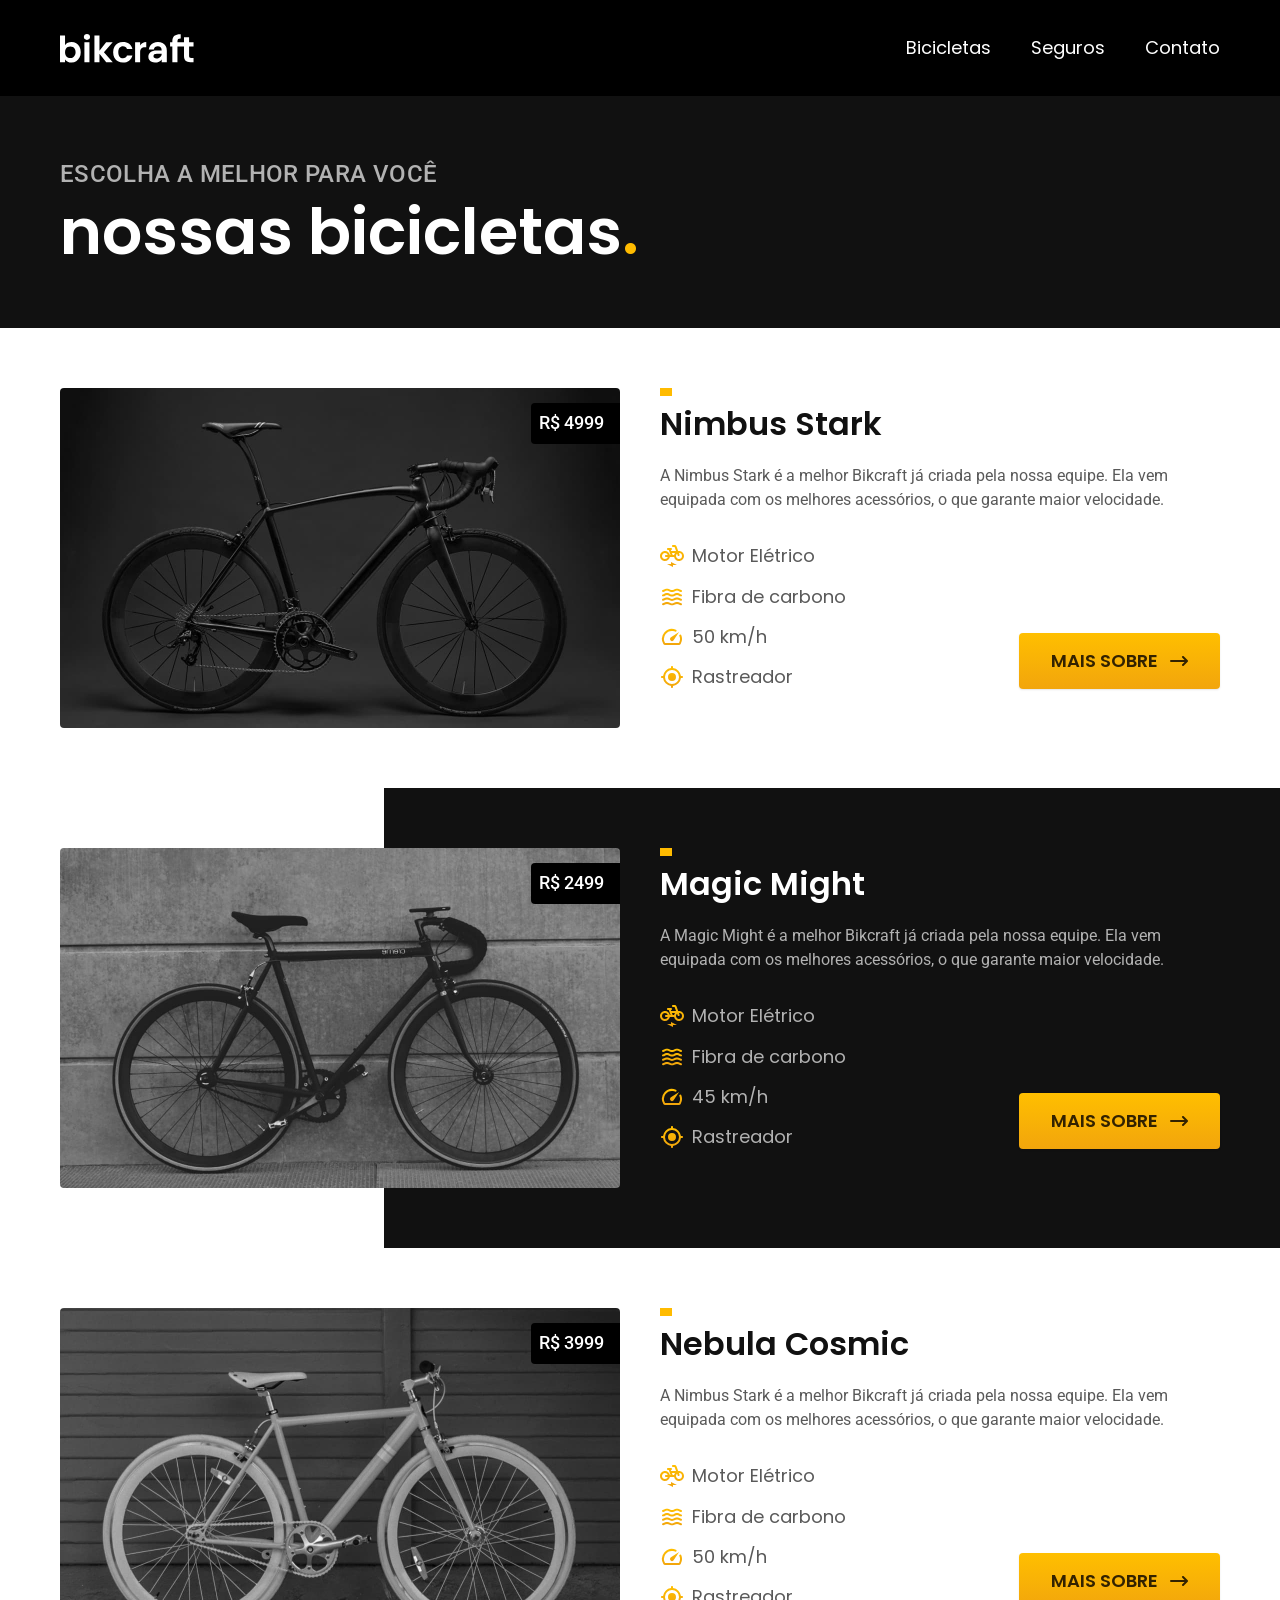
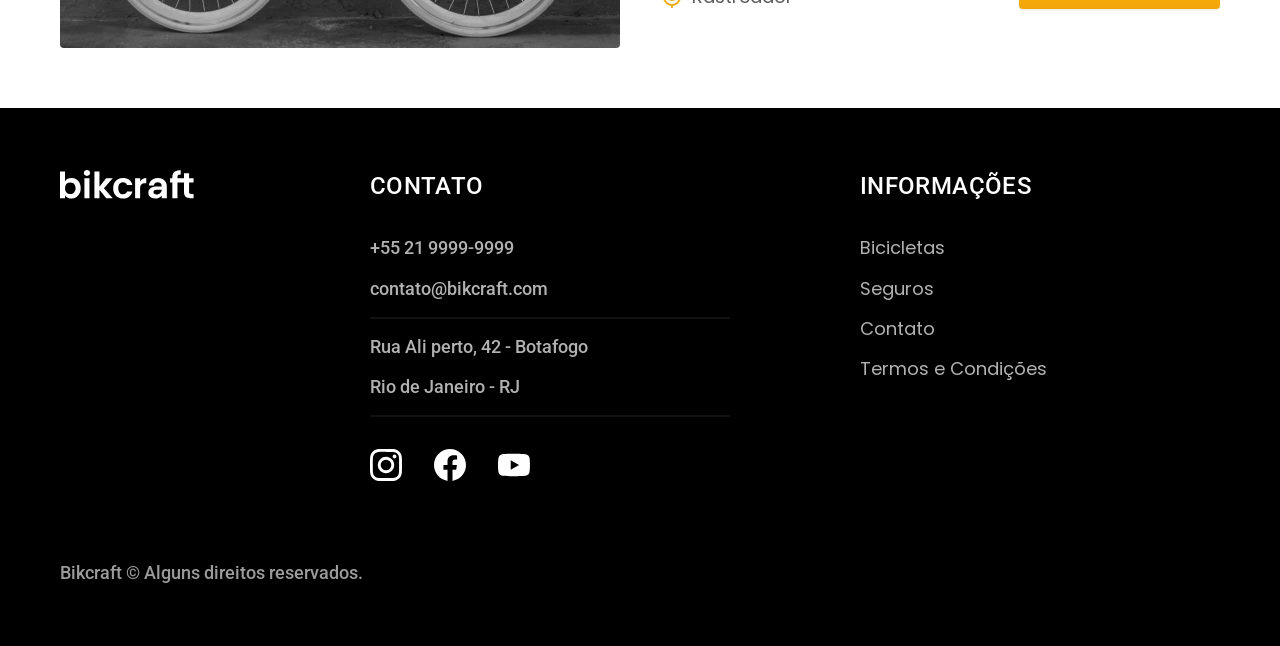
==== bicicletas.html @ 9177e265 "Pagina das bicicletas" ====
<!doctype html>
<html lang="pt-BR">
  <head>
    <meta charset="UTF-8" />
    <meta name="viewport" content="width=device-width, initial-scale=1.0" />
    <title>Bicicletas | Bikcraft</title>
    <meta name="description" content="Termos e condições." />
    <link rel="stylesheet" href="./css/style.css" />

    <link rel="preconnect" href="https://fonts.googleapis.com" />
    <link rel="preconnect" href="https://fonts.gstatic.com" crossorigin />
    <link
      href="https://fonts.googleapis.com/css2?family=Merriweather:ital,opsz,wght@0,18..144,300..900;1,18..144,300..900&family=Poppins:ital,wght@0,100;0,200;0,300;0,400;0,500;0,600;0,700;0,800;0,900;1,100;1,200;1,300;1,400;1,500;1,600;1,700;1,800;1,900&family=Roboto:ital,wght@0,100..900;1,100..900&display=swap"
      rel="stylesheet"
    />
  </head>
  <body id="bicicletas">
    <header class="header-bg">
      <div class="estrutura-header container">
        <a href="./">
          <img src="./img/bikcraft.svg" alt="Bikcraft" />
        </a>

        <nav aria-label="primaria">
          <ul class="header-menu font-1-m cor-0">
            <li><a href="./bicicletas.html">Bicicletas</a></li>
            <li><a href="./seguros.html">Seguros</a></li>
            <li><a href="./contato.html">Contato</a></li>
          </ul>
        </nav>
      </div>
    </header>

    <main>
      <div class="titulo-bg">
        <div class="titulo container">
          <p class="font-2-l-b cor-5">Escolha a melhor para você</p>
          <h1 class="font-1-xxl cor-0">
            nossas bicicletas<span class="cor-p1">.</span>
          </h1>
        </div>
      </div>

      <div class="bicicletas container">
        <div class="bicicletas-imagem">
          <img src="./img/bicicletas/nimbus.jpg" alt="Bicicleta preta" />
          <span class="font-2-m cor-0">R$ 4999</span>
        </div>
        <div class="bicicletas-conteudo">
          <h2 class="font-1-xl">Nimbus Stark</h2>
          <p class="font-2-s cor-8">
            A Nimbus Stark é a melhor Bikcraft já criada pela nossa equipe. Ela
            vem equipada com os melhores acessórios, o que garante maior
            velocidade.
          </p>
          <ul class="font-1-m cor-8">
            <li>
              <img src="./img/icones/eletrica.svg" alt="" />
              Motor Elétrico
            </li>
            <li>
              <img src="./img/icones/carbono.svg" alt="" />
              Fibra de carbono
            </li>
            <li>
              <img src="./img/icones/velocidade.svg" alt="" />
              50 km/h
            </li>
            <li>
              <img src="./img/icones/rastreador.svg" alt="" />
              Rastreador
            </li>
          </ul>
          <a class="botao seta" href="./bicicletas/nimbus.html">Mais Sobre</a>
        </div>
      </div>

      <div class="bicicletas-bg">
        <div class="bicicletas container">
          <div class="bicicletas-imagem">
            <img src="./img/bicicletas/magic.jpg" alt="Bicicleta preta" />
            <span class="font-2-m cor-0">R$ 2499</span>
          </div>
          <div class="bicicletas-conteudo">
            <h2 class="font-1-xl cor-0">Magic Might</h2>
            <p class="font-2-s cor-5">
              A Magic Might é a melhor Bikcraft já criada pela nossa equipe. Ela
              vem equipada com os melhores acessórios, o que garante maior
              velocidade.
            </p>
            <ul class="font-1-m cor-5">
              <li>
                <img src="./img/icones/eletrica.svg" alt="" />
                Motor Elétrico
              </li>
              <li>
                <img src="./img/icones/carbono.svg" alt="" />
                Fibra de carbono
              </li>
              <li>
                <img src="./img/icones/velocidade.svg" alt="" />
                45 km/h
              </li>
              <li>
                <img src="./img/icones/rastreador.svg" alt="" />
                Rastreador
              </li>
            </ul>
            <a class="botao seta" href="./bicicletas/magic.html">Mais Sobre</a>
          </div>
        </div>
      </div>

      <div class="bicicletas container">
        <div class="bicicletas-imagem">
          <img src="./img/bicicletas/nebula.jpg" alt="Bicicleta preta" />
          <span class="font-2-m cor-0">R$ 3999</span>
        </div>
        <div class="bicicletas-conteudo">
          <h2 class="font-1-xl">Nebula Cosmic</h2>
          <p class="font-2-s cor-8">
            A Nimbus Stark é a melhor Bikcraft já criada pela nossa equipe. Ela
            vem equipada com os melhores acessórios, o que garante maior
            velocidade.
          </p>
          <ul class="font-1-m cor-8">
            <li>
              <img src="./img/icones/eletrica.svg" alt="" />
              Motor Elétrico
            </li>
            <li>
              <img src="./img/icones/carbono.svg" alt="" />
              Fibra de carbono
            </li>
            <li>
              <img src="./img/icones/velocidade.svg" alt="" />
              50 km/h
            </li>
            <li>
              <img src="./img/icones/rastreador.svg" alt="" />
              Rastreador
            </li>
          </ul>
          <a class="botao seta" href="./bicicletas/nebula.html">Mais Sobre</a>
        </div>
      </div>
    </main>

    <footer class="footer-bg">
      <div class="footer container">
        <img src="./img/bikcraft.svg" alt="Bikcraft" />
        <div class="footer-contato">
          <h3 class="font-2-l-b cor-0">Contato</h3>
          <ul class="font-2-m cor-5">
            <li><a href="tel:+552199999999">+55 21 9999-9999</a></li>
            <li>
              <a href="mailto:contato@bikcraft.com">contato@bikcraft.com</a>
            </li>
            <li>Rua Ali perto, 42 - Botafogo</li>
            <li>Rio de Janeiro - RJ</li>
          </ul>
          <div class="footer-redes">
            <a href="./">
              <img src="./img/redes/instagram.svg" alt="Instagram" />
            </a>
            <a href="./">
              <img src="./img/redes/facebook.svg" alt="Facebook" />
            </a>
            <a href="./">
              <img src="./img/redes/youtube.svg" alt="Youtube" />
            </a>
          </div>
        </div>
        <div class="footer-informacoes">
          <h3 class="font-2-l-b cor-0">Informações</h3>
          <nav>
            <ul class="font-1-m cor-5">
              <li><a href="./bicicletas.html">Bicicletas</a></li>
              <li><a href="./seguros.html">Seguros</a></li>
              <li><a href="./contato.html">Contato</a></li>
              <li><a href="./termos.html">Termos e Condições</a></li>
            </ul>
          </nav>
        </div>
        <p class="footer-copy font-2-m cor-6">
          Bikcraft © Alguns direitos reservados.
        </p>
      </div>
    </footer>
  </body>
</html>
---- css/style.css ----
/* Global*/
@import "./global/global.css";
@import "./global/header.css";
@import "./global/footer.css";

/* utilidades */
@import "./utilidades/componentes.css";
@import "./utilidades/tipografias.css";
@import "./utilidades/cores.css";

/* home */
@import "./home/introducao.css";
@import "./home/tecnologia.css";
@import "./home/parceiros.css";
@import "./home/depoimento.css";

/* Bicicletas */
@import "./bicicletas/bicicletas-listas.css";
@import "./bicicletas/bicicletas.css";

/* Seguros */
@import "./seguros/seguros.css";

/* termos */
@import "./termos/termos.css";
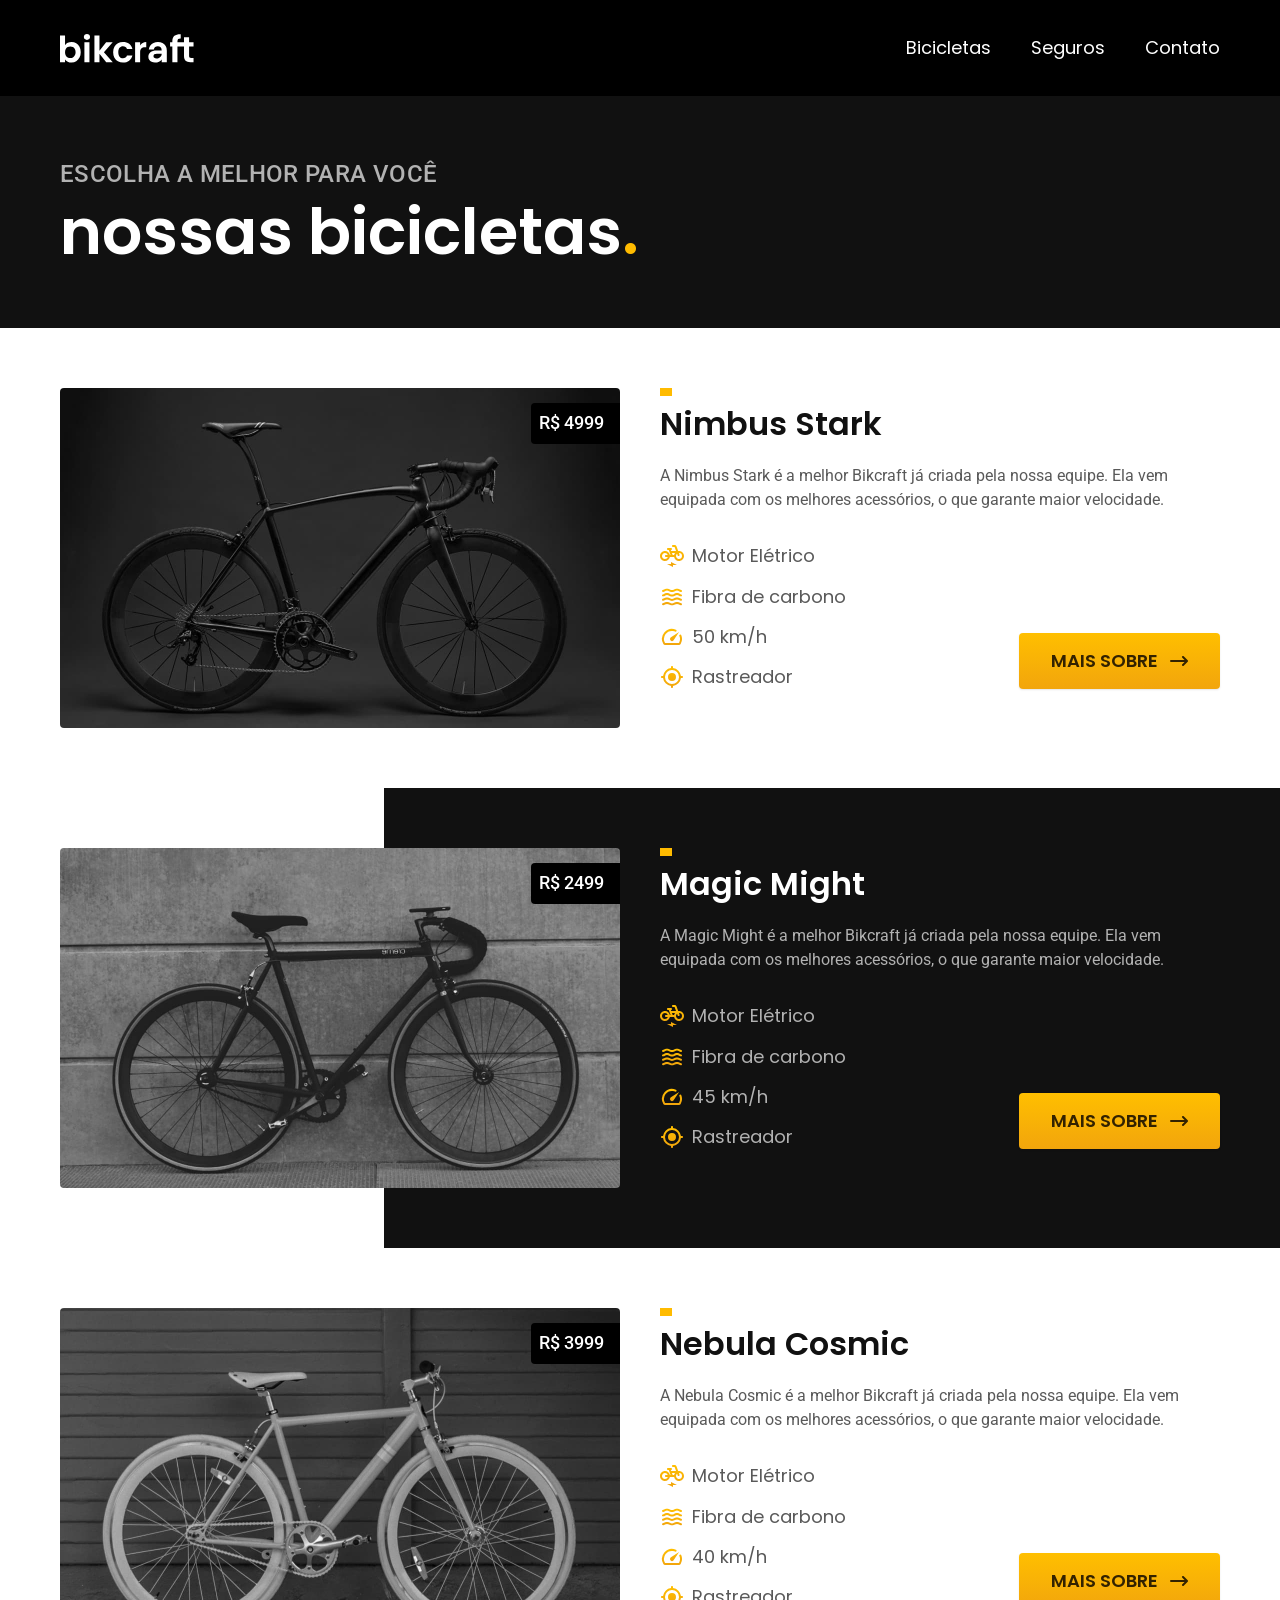
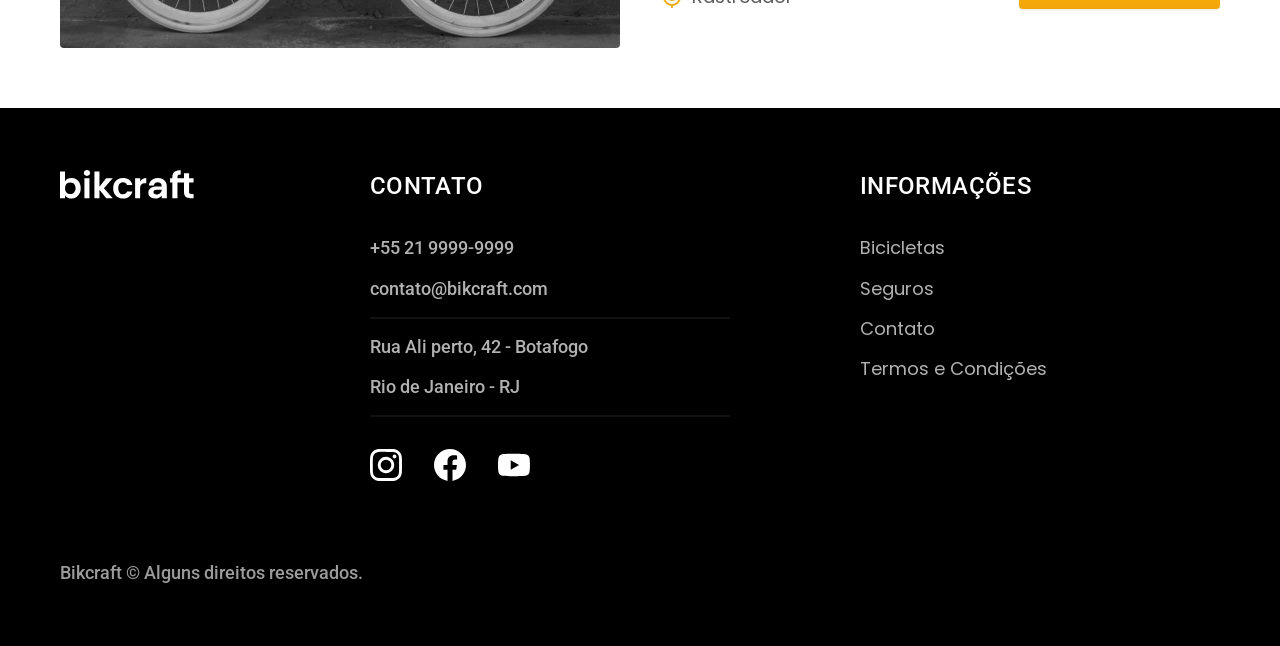
==== commit 4d42d343: "Bicicletas" ====
--- a/bicicletas.html
+++ b/bicicletas.html
@@ -119,7 +119,7 @@
         <div class="bicicletas-conteudo">
           <h2 class="font-1-xl">Nebula Cosmic</h2>
           <p class="font-2-s cor-8">
-            A Nimbus Stark é a melhor Bikcraft já criada pela nossa equipe. Ela
+            A Nebula Cosmic é a melhor Bikcraft já criada pela nossa equipe. Ela
             vem equipada com os melhores acessórios, o que garante maior
             velocidade.
           </p>
@@ -134,7 +134,7 @@
             </li>
             <li>
               <img src="./img/icones/velocidade.svg" alt="" />
-              50 km/h
+              40 km/h
             </li>
             <li>
               <img src="./img/icones/rastreador.svg" alt="" />
--- a/css/style.css
+++ b/css/style.css
@@ -18,8 +18,14 @@
 @import "./bicicletas/bicicletas-listas.css";
 @import "./bicicletas/bicicletas.css";
 
+/* Bicicleta */
+@import "./bicicleta/bicicleta.css";
+@import "./bicicleta/seguro.css";
+
 /* Seguros */
 @import "./seguros/seguros.css";
+@import "./seguros/vantagens.css";
+@import "./seguros/perguntas.css";
 
 /* termos */
 @import "./termos/termos.css";
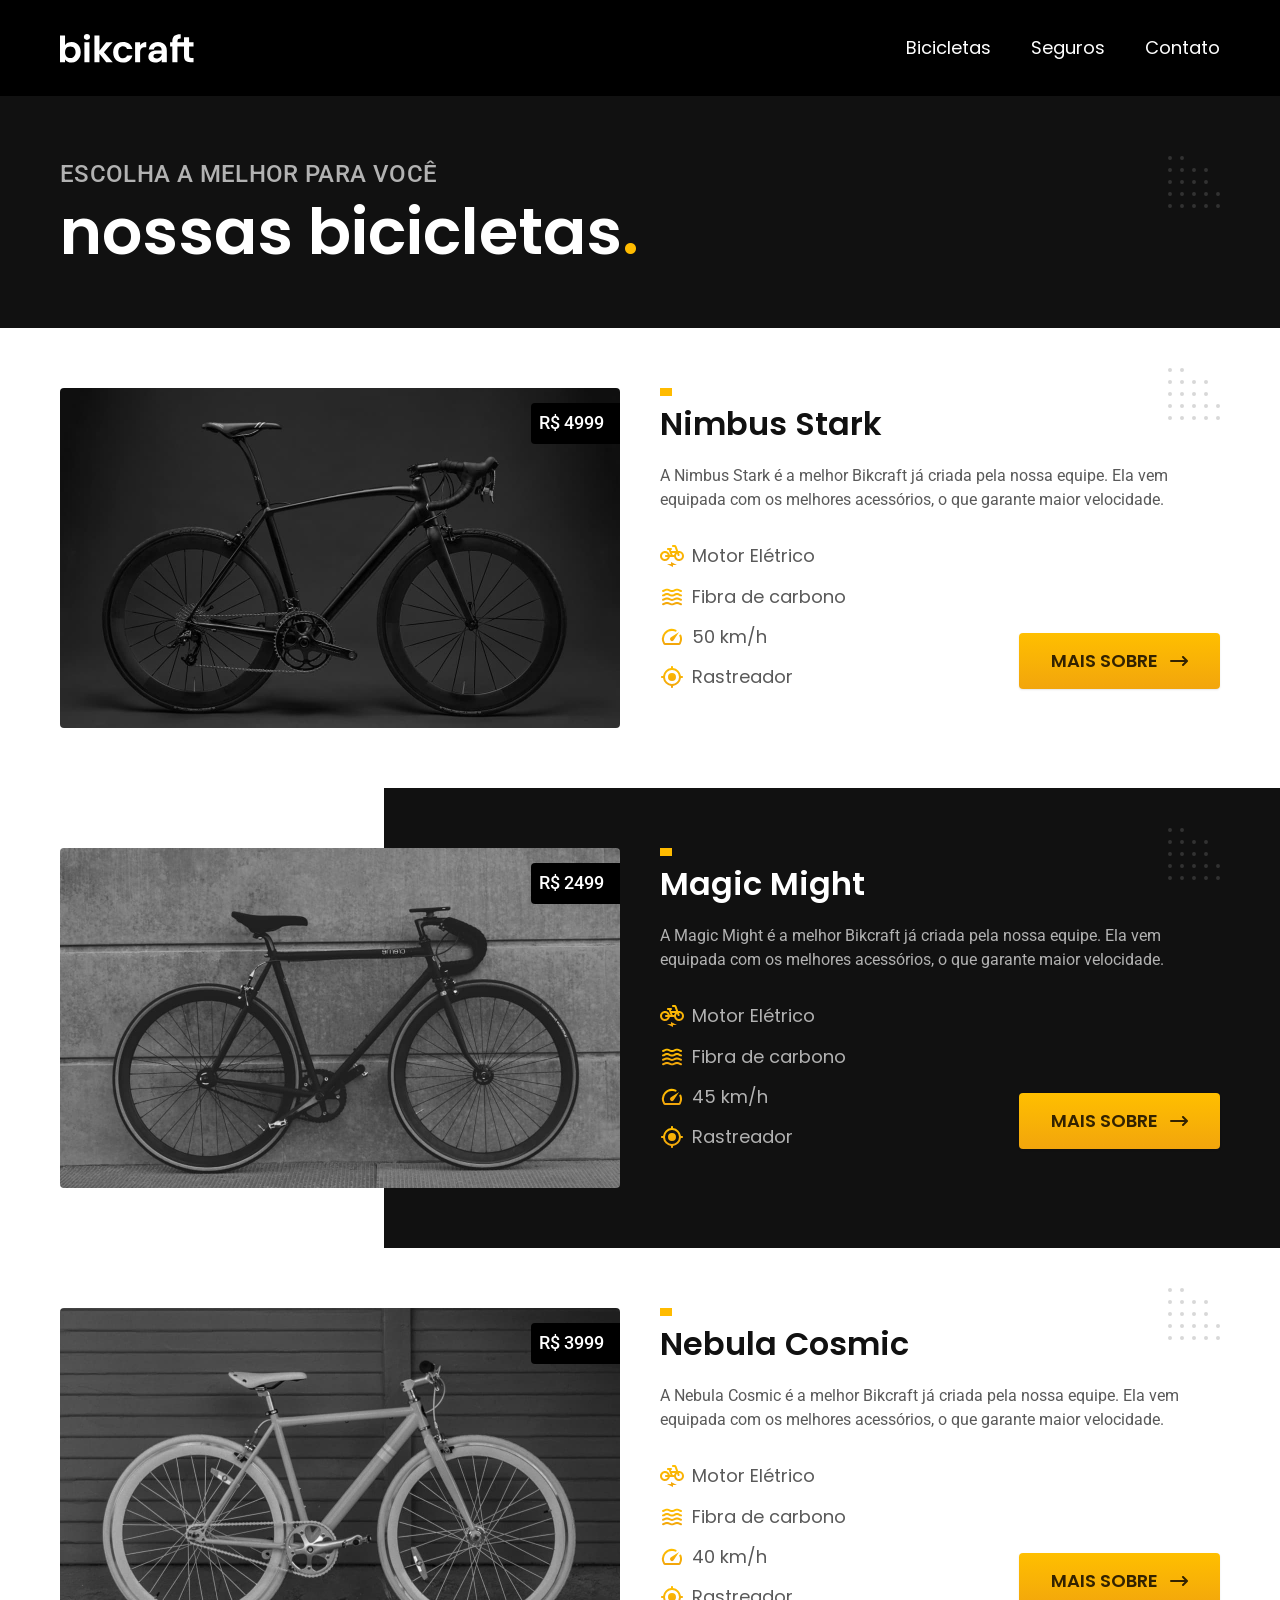
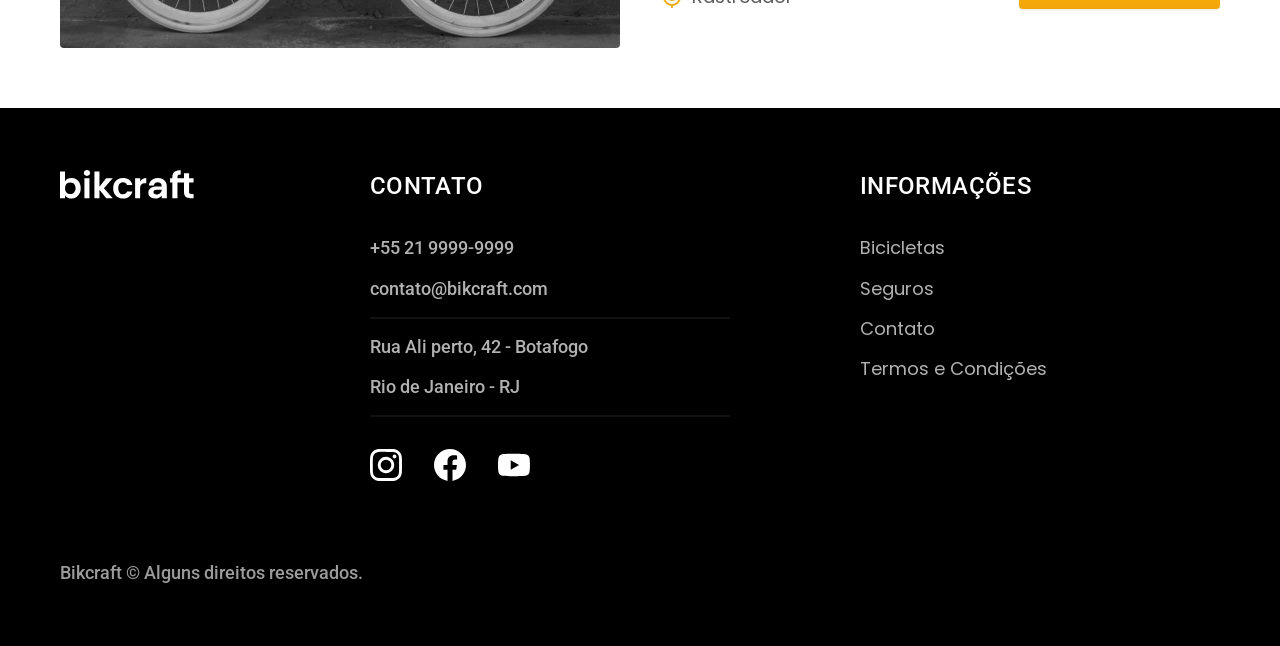
==== commit 2fbb588a: "Otimizações" ====
--- a/bicicletas.html
+++ b/bicicletas.html
@@ -5,6 +5,7 @@
     <meta name="viewport" content="width=device-width, initial-scale=1.0" />
     <title>Bicicletas | Bikcraft</title>
     <meta name="description" content="Termos e condições." />
+    <link rel="preload" href="./css/style.css" as="style" />
     <link rel="stylesheet" href="./css/style.css" />
 
     <link rel="preconnect" href="https://fonts.googleapis.com" />
--- a/css/style.css
+++ b/css/style.css
@@ -7,6 +7,9 @@
 @import "./utilidades/componentes.css";
 @import "./utilidades/tipografias.css";
 @import "./utilidades/cores.css";
+@import "./utilidades/formulario.css";
+
+
 
 /* home */
 @import "./home/introducao.css";
@@ -27,5 +30,14 @@
 @import "./seguros/vantagens.css";
 @import "./seguros/perguntas.css";
 
+/* Contato */
+@import "./contato/contato.css";
+@import "./contato/lojas.css";
+
+/* Orcamento */
+@import "./orcamento/orcamento.css";
+
+
+
 /* termos */
 @import "./termos/termos.css";
--- a/css/style.css
+++ b/css/style.css
@@ -7,6 +7,9 @@
 @import "./utilidades/componentes.css";
 @import "./utilidades/tipografias.css";
 @import "./utilidades/cores.css";
+@import "./utilidades/formulario.css";
+
+
 
 /* home */
 @import "./home/introducao.css";
@@ -27,5 +30,14 @@
 @import "./seguros/vantagens.css";
 @import "./seguros/perguntas.css";
 
+/* Contato */
+@import "./contato/contato.css";
+@import "./contato/lojas.css";
+
+/* Orcamento */
+@import "./orcamento/orcamento.css";
+
+
+
 /* termos */
 @import "./termos/termos.css";
